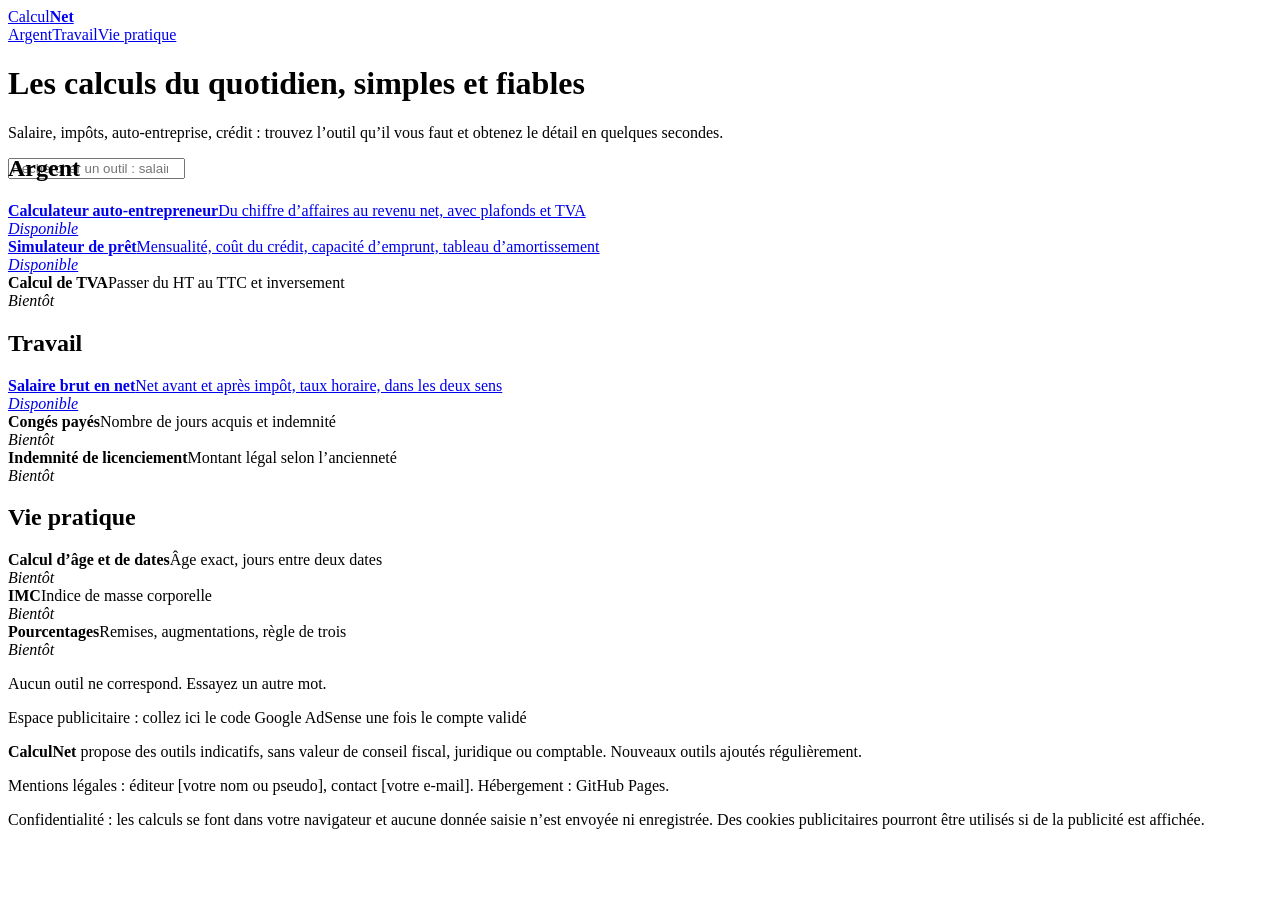
==== index.html @ 5c908f91 "Create index.html" ====
<!DOCTYPE html>
<html lang="fr">
<head>
<meta charset="utf-8">
<meta name="viewport" content="width=device-width, initial-scale=1">
<title>CalculNet : calculateurs gratuits pour l’argent, le travail et le quotidien</title>
<meta name="description" content="Des calculateurs gratuits, clairs et à jour : salaire brut en net, auto-entrepreneur, prêt, TVA et plus. Sans inscription.">
<meta name="theme-color" content="#0F1F3D">
<link rel="stylesheet" href="style.css">
</head>
<body>
<header><div class="wrap"><a class="logo" href="index.html">Calcul<b>Net</b></a>
<nav><a href="#argent">Argent</a><a href="#travail">Travail</a><a href="#pratique">Vie pratique</a></nav></div></header>
<div class="hero"><div class="wrap">
<h1>Les calculs du quotidien, simples et fiables</h1>
<p>Salaire, impôts, auto-entreprise, crédit : trouvez l’outil qu’il vous faut et obtenez le détail en quelques secondes.</p>
<div class="search"><label for="q" style="position:absolute;left:-9999px">Rechercher un outil</label><input id="q" type="search" placeholder="Rechercher un outil : salaire, prêt, TVA…" autocomplete="off"></div>
</div></div>
<main class="wrap">
<div class="cats" style="margin-top:-44px">
<section class="cat" id="argent"><h2>Argent</h2>
<a class="item" href="auto-entrepreneur.html" data-k="auto-entrepreneur micro-entrepreneur cotisations urssaf revenu net chiffre d’affaires"><div><b>Calculateur auto-entrepreneur</b><span>Du chiffre d’affaires au revenu net, avec plafonds et TVA</span></div><em class="tag">Disponible</em></a>
<a class="item" href="pret.html" data-k="prêt crédit immobilier mensualité taux assurance amortissement capacité d’emprunt endettement"><div><b>Simulateur de prêt</b><span>Mensualité, coût du crédit, capacité d’emprunt, tableau d’amortissement</span></div><em class="tag">Disponible</em></a>
<div class="item s" data-k="tva ht ttc taxe"><div><b>Calcul de TVA</b><span>Passer du HT au TTC et inversement</span></div><em class="tag s">Bientôt</em></div></section>
<section class="cat" id="travail"><h2>Travail</h2>
<a class="item" href="salaire-brut-net.html" data-k="salaire brut net cadre non-cadre fonction publique taux horaire prélèvement à la source"><div><b>Salaire brut en net</b><span>Net avant et après impôt, taux horaire, dans les deux sens</span></div><em class="tag">Disponible</em></a>
<div class="item s" data-k="congés payés jours"><div><b>Congés payés</b><span>Nombre de jours acquis et indemnité</span></div><em class="tag s">Bientôt</em></div>
<div class="item s" data-k="indemnité licenciement ancienneté"><div><b>Indemnité de licenciement</b><span>Montant légal selon l’ancienneté</span></div><em class="tag s">Bientôt</em></div></section>
<section class="cat" id="pratique"><h2>Vie pratique</h2>
<div class="item s" data-k="âge date jours calcul"><div><b>Calcul d’âge et de dates</b><span>Âge exact, jours entre deux dates</span></div><em class="tag s">Bientôt</em></div>
<div class="item s" data-k="imc poids santé"><div><b>IMC</b><span>Indice de masse corporelle</span></div><em class="tag s">Bientôt</em></div>
<div class="item s" data-k="pourcentage règle de trois remise"><div><b>Pourcentages</b><span>Remises, augmentations, règle de trois</span></div><em class="tag s">Bientôt</em></div></section>
</div>
<p id="none">Aucun outil ne correspond. Essayez un autre mot.</p>
<div class="slot">Espace publicitaire : collez ici le code Google AdSense une fois le compte validé</div>
</main>
<footer><div class="wrap">
<p><b>CalculNet</b> propose des outils indicatifs, sans valeur de conseil fiscal, juridique ou comptable. Nouveaux outils ajoutés régulièrement.</p>
<p>Mentions légales : éditeur [votre nom ou pseudo], contact [votre e-mail]. Hébergement : GitHub Pages.</p>
<p>Confidentialité : les calculs se font dans votre navigateur et aucune donnée saisie n’est envoyée ni enregistrée. Des cookies publicitaires pourront être utilisés si de la publicité est affichée.</p>
</div></footer>
<script>
var q=document.getElementById("q");
q.addEventListener("input",function(){
 var t=q.value.trim().toLowerCase(),shown=0;
 document.querySelectorAll(".cat").forEach(function(c){
  var n=0;c.querySelectorAll(".item").forEach(function(i){
   var ok=!t||(i.dataset.k+" "+i.textContent).toLowerCase().indexOf(t)>-1;
   i.style.display=ok?"":"none";if(ok)n++});
  c.style.display=n?"":"none";shown+=n});
 document.getElementById("none").style.display=shown?"none":"block"});
</script>
</body>
</html>
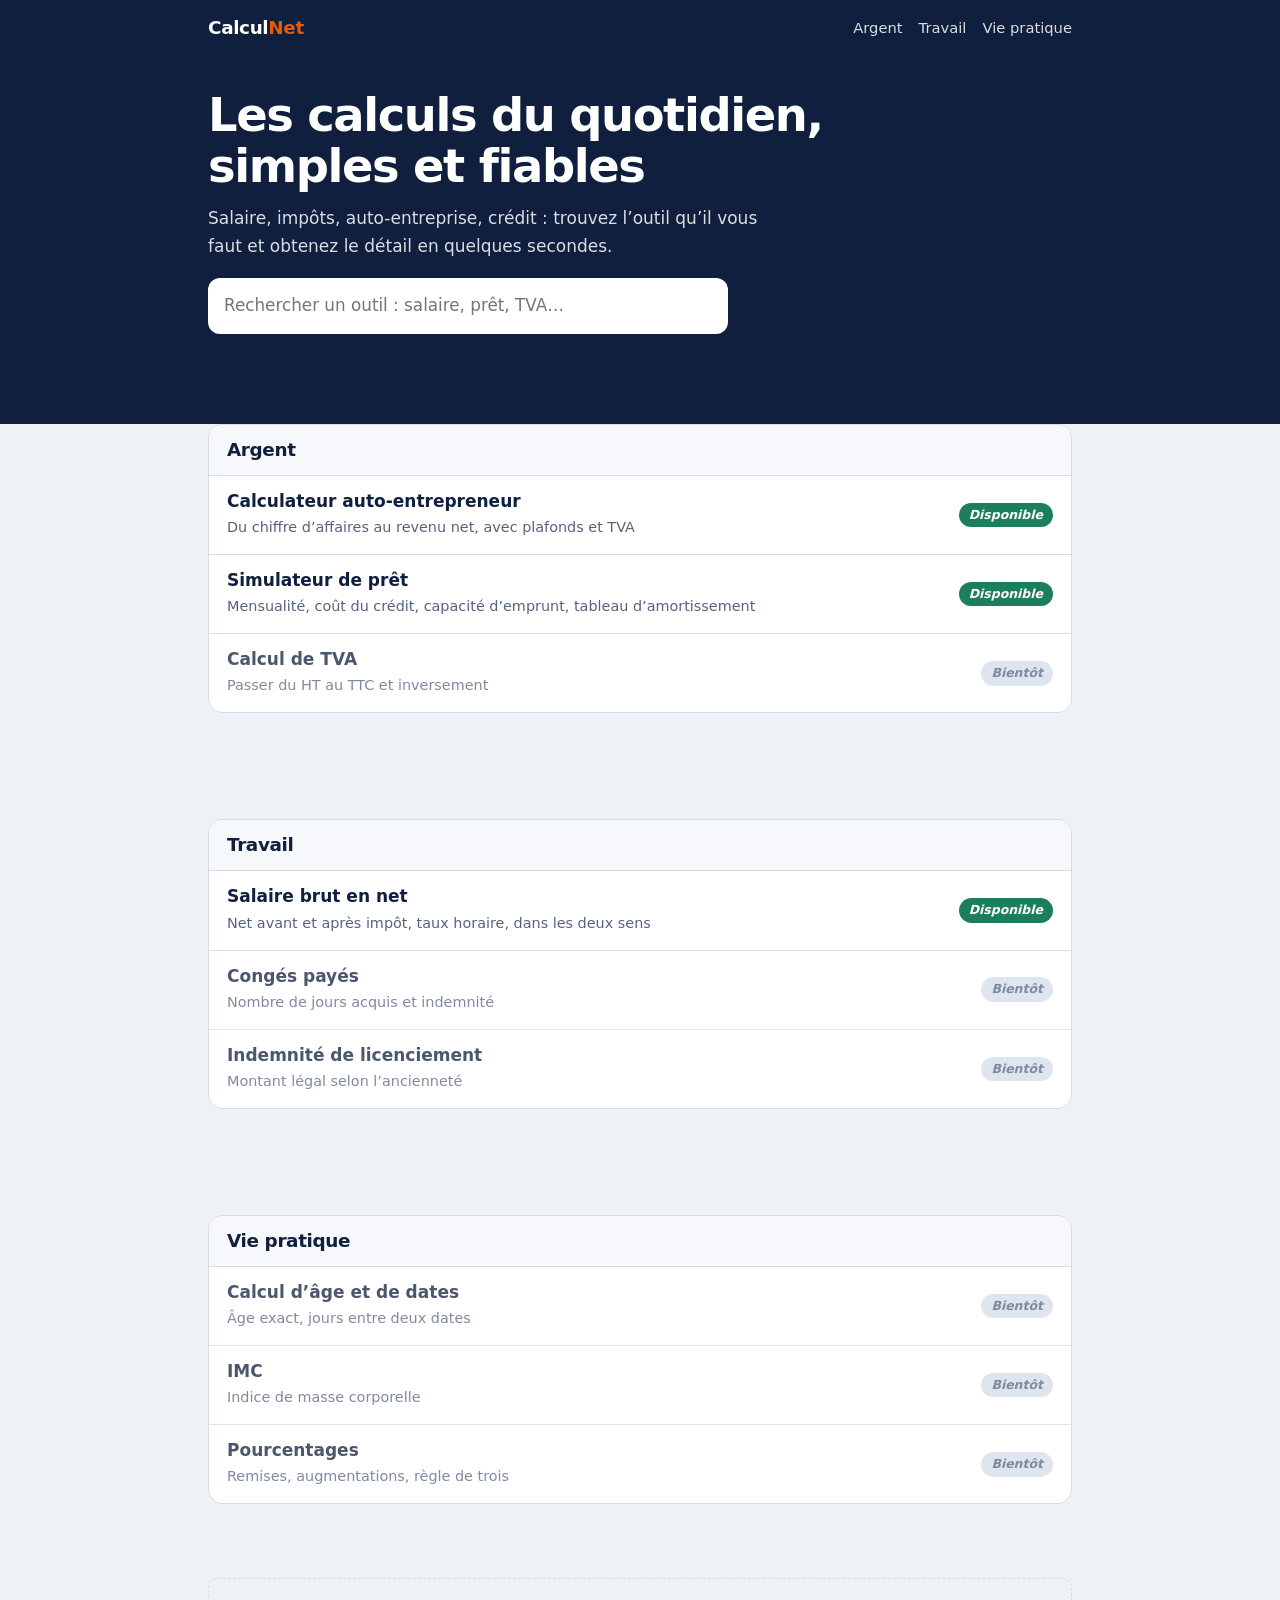
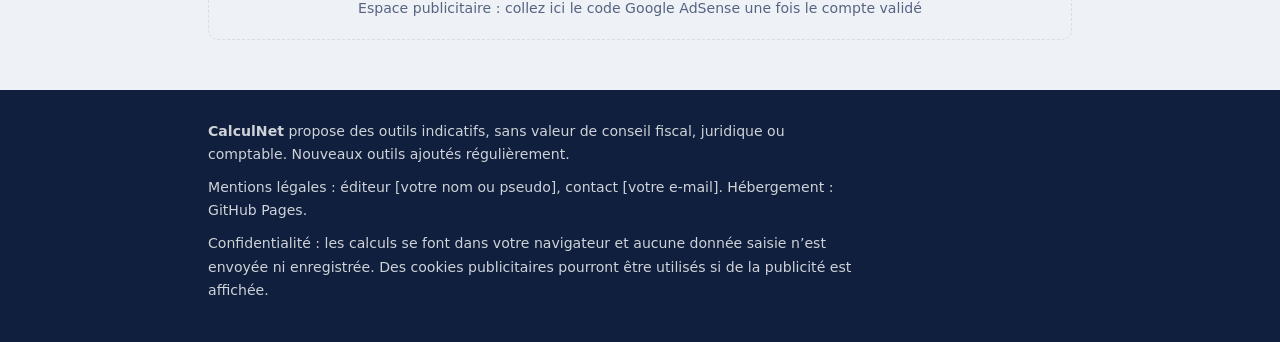
==== commit fc8cf405: "Update index.html" ====
--- a/index.html
+++ b/index.html
@@ -2,6 +2,7 @@
 <html lang="fr">
 <head>
 <meta charset="utf-8">
+<meta name="google-site-verification" content="MxIh6JLoMwsK1QIh6R6F4Qz_HQl2h4bf3NcIplcW5vE" />
 <meta name="viewport" content="width=device-width, initial-scale=1">
 <title>CalculNet : calculateurs gratuits pour l’argent, le travail et le quotidien</title>
 <meta name="description" content="Des calculateurs gratuits, clairs et à jour : salaire brut en net, auto-entrepreneur, prêt, TVA et plus. Sans inscription.">
--- a/style.css
+++ b/style.css
@@ -0,0 +1,51 @@
+:root{--bg:#EEF2F7;--card:#fff;--ink:#0F1F3D;--soft:#566380;--line:#D5DDE9;--accent:#E8590C;--field:#F6F8FB;--ok:#1B7F5C;--warn:#B42318;--blue:#2F5BEA;--hero:#0F1F3D;--heroink:#fff}
+@media(prefers-color-scheme:dark){:root{--bg:#0C1426;--card:#142038;--ink:#EAF0FB;--soft:#9AA8C4;--line:#26355A;--accent:#FF8A4C;--field:#0F1A31;--ok:#4CC9A0;--warn:#FF8F85;--blue:#7C9BFF;--hero:#08101F}}
+*{box-sizing:border-box}html{scroll-behavior:smooth;scroll-padding-top:70px;-webkit-text-size-adjust:100%}
+@media(prefers-reduced-motion:reduce){html{scroll-behavior:auto}}
+body{margin:0;background:var(--bg);color:var(--ink);font:17px/1.65 system-ui,-apple-system,"Segoe UI",Roboto,sans-serif}
+a{color:var(--blue)}.wrap{max-width:900px;margin:0 auto;padding:0 18px}
+header{position:sticky;top:0;z-index:5;background:var(--hero);color:var(--heroink)}
+header .wrap{display:flex;align-items:center;justify-content:space-between;height:56px}
+.logo{font-weight:800;font-size:1.15rem;letter-spacing:-.02em;color:inherit;text-decoration:none}.logo b{color:var(--accent)}
+nav{display:flex;gap:16px;font-size:.92rem;overflow-x:auto}nav a{color:inherit;text-decoration:none;opacity:.85;white-space:nowrap}nav a:hover{opacity:1;text-decoration:underline}
+.hero{background:var(--hero);color:var(--heroink);padding:34px 0 90px}
+h1{font-size:clamp(1.8rem,6.5vw,2.9rem);line-height:1.1;letter-spacing:-.03em;margin:0 0 12px;max-width:16em}
+.hero p{margin:0 0 18px;max-width:34em;opacity:.85}
+.chips{display:flex;flex-wrap:wrap;gap:8px;padding:0;margin:0;list-style:none}.chips li{border:1px solid rgba(255,255,255,.3);border-radius:99px;padding:3px 12px;font-size:.85rem}
+.tool{background:var(--card);border:1px solid var(--line);border-radius:16px;margin-top:-64px;box-shadow:0 12px 34px rgba(15,31,61,.18);display:grid;grid-template-columns:1fr}
+@media(min-width:820px){.tool{grid-template-columns:1fr 1.05fr}}
+.inputs{padding:22px}.out{padding:22px;background:var(--field);border-radius:0 0 16px 16px}
+@media(min-width:820px){.out{border-radius:0 16px 16px 0;border-left:1px solid var(--line)}}
+.seg{display:grid;grid-template-columns:1fr 1fr;background:var(--field);border:1px solid var(--line);border-radius:10px;padding:3px;margin-bottom:16px}
+.seg button{font:inherit;font-size:.92rem;border:0;background:none;color:var(--soft);padding:8px;border-radius:8px;cursor:pointer}
+.seg button[aria-pressed=true]{background:var(--ink);color:var(--card);font-weight:600}
+label{display:block;font-weight:600;margin:0 0 5px;font-size:.95rem}.row{margin-bottom:14px}.two{display:grid;grid-template-columns:1.3fr 1fr;gap:10px}
+input[type=number],input[type=search],select{width:100%;font:inherit;padding:11px;border:1px solid var(--line);border-radius:8px;background:var(--field);color:var(--ink)}
+:focus-visible{outline:3px solid var(--accent);outline-offset:2px}
+.big{margin:0 0 14px}.big small{color:var(--soft);display:block;font-size:.9rem}
+.big strong{font-family:ui-serif,Georgia,serif;font-size:clamp(2.3rem,10vw,3.2rem);line-height:1.05;font-variant-numeric:tabular-nums;color:var(--accent)}
+.bar{display:flex;height:14px;border-radius:7px;overflow:hidden;background:var(--line);margin:6px 0 8px}.bar i{display:block;height:100%}
+.leg{display:flex;flex-wrap:wrap;gap:4px 14px;font-size:.8rem;color:var(--soft);margin-bottom:12px}
+.leg span:before{content:"";display:inline-block;width:9px;height:9px;border-radius:50%;margin-right:5px;background:var(--c)}
+dl{margin:0}.l{display:flex;gap:8px;align-items:baseline;padding:6px 0}.l dt{color:var(--soft);font-size:.95rem}
+.l:after{content:"";order:1;flex:1;border-bottom:2px dotted var(--line);transform:translateY(-4px)}.l dd{order:2;margin:0;font-weight:700;font-variant-numeric:tabular-nums}
+.tot{border-top:2px solid var(--ink);margin-top:6px;padding-top:6px}
+.msgs{margin:14px 0 0;padding:0;list-style:none;font-size:.9rem}
+.msgs li{border-left:4px solid var(--ok);padding:6px 10px;margin-bottom:8px;background:var(--card);border-radius:0 8px 8px 0}.msgs li.w{border-color:var(--warn)}.msgs li.i{border-color:var(--blue)}
+.btns{display:flex;gap:8px;margin-top:14px;flex-wrap:wrap}
+.btn{font:inherit;font-size:.9rem;font-weight:600;border:1px solid var(--ink);background:none;color:var(--ink);padding:8px 14px;border-radius:8px;cursor:pointer}.btn:hover{background:var(--ink);color:var(--card)}
+.slot{margin:30px 0;padding:18px;border:1px dashed var(--line);border-radius:10px;color:var(--soft);font-size:.88rem;text-align:center}
+section{margin:44px 0}h2{font-size:1.5rem;letter-spacing:-.02em;line-height:1.2;margin:0 0 12px}
+.scroll{overflow-x:auto;border:1px solid var(--line);border-radius:12px;background:var(--card)}
+table{border-collapse:collapse;width:100%;font-size:.93rem;font-variant-numeric:tabular-nums}th,td{padding:10px 12px;text-align:left;border-bottom:1px solid var(--line)}tr:last-child td{border:0}
+th{background:var(--field);font-size:.85rem;color:var(--soft)}td.n{text-align:right;font-weight:600}
+details{border-bottom:1px solid var(--line);padding:12px 0}summary{font-weight:600;cursor:pointer}details p{margin:8px 0 0;color:var(--soft)}
+.search{max-width:520px;margin-top:6px}.search input{padding:14px 16px;font-size:1.05rem;border-radius:12px;border:0;color:var(--ink);background:var(--card)}
+.cat{background:var(--card);border:1px solid var(--line);border-radius:14px;overflow:hidden}
+.cat h2{margin:0;padding:14px 18px;font-size:1.15rem;background:var(--field);border-bottom:1px solid var(--line)}
+.item{display:flex;justify-content:space-between;gap:12px;align-items:center;padding:14px 18px;border-bottom:1px solid var(--line);color:inherit;text-decoration:none}
+.item:last-child{border-bottom:0}a.item:hover{background:var(--field)}.item b{display:block;line-height:1.3}.item span{font-size:.9rem;color:var(--soft)}
+.tag{flex:none;font-size:.78rem;font-weight:600;border-radius:99px;padding:2px 10px;background:var(--ok);color:var(--card)}.tag.s{background:var(--line);color:var(--soft)}
+.item.s{opacity:.75}.cats{display:grid;gap:18px}#none{display:none;text-align:center;color:var(--soft)}
+footer{background:var(--hero);color:var(--heroink);padding:30px 0;font-size:.88rem;margin-top:50px}footer p{opacity:.8;margin:0 0 10px;max-width:46em}
+@media print{header,.hero,.slot,.btns,footer,nav{display:none}.tool{margin:0;box-shadow:none}}
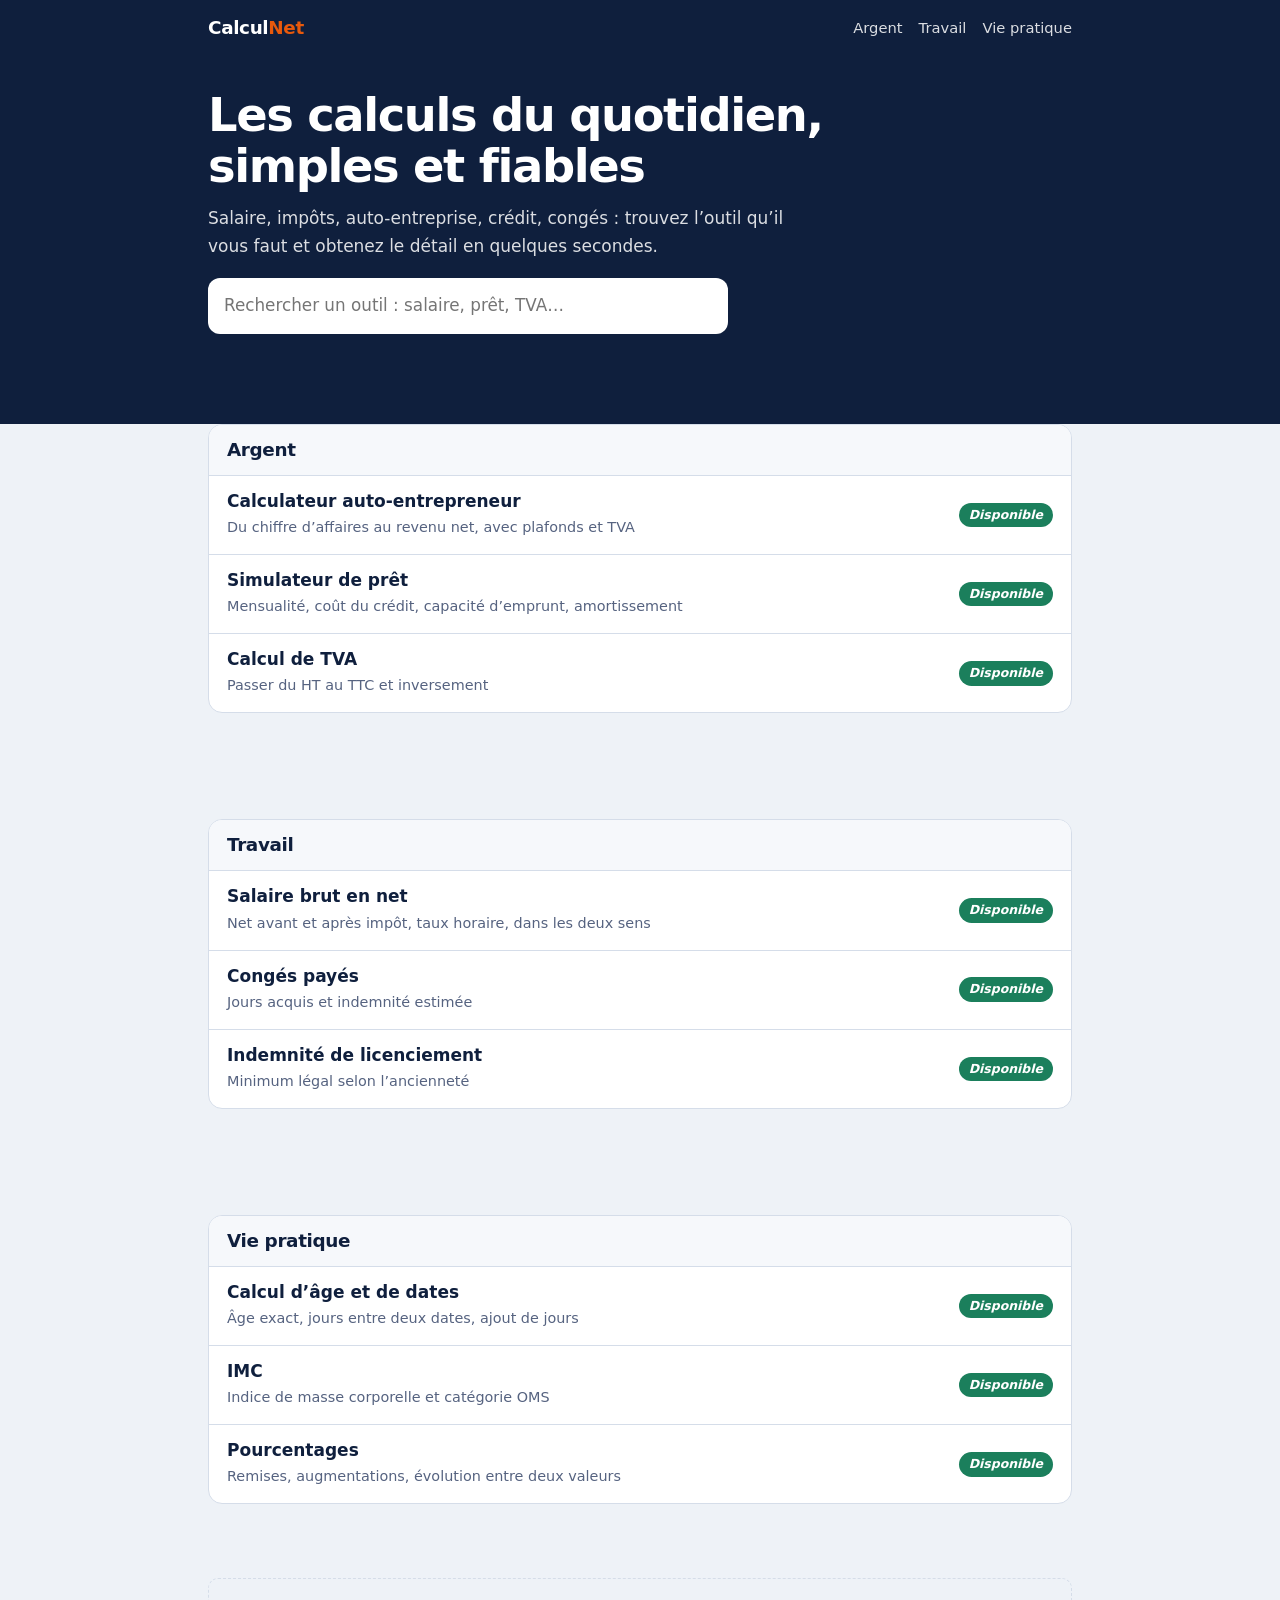
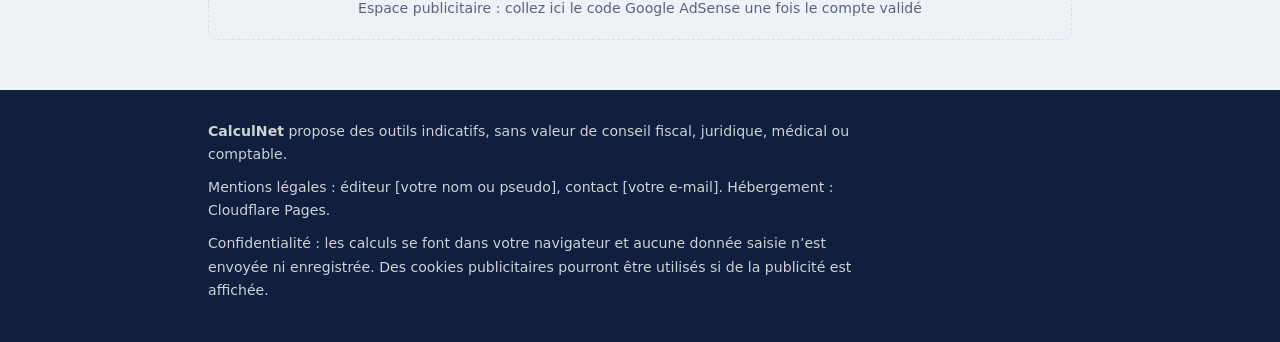
==== commit 7f0258aa: "Update index.html" ====
--- a/index.html
+++ b/index.html
@@ -2,54 +2,26 @@
 <html lang="fr">
 <head>
 <meta charset="utf-8">
+<meta name="viewport" content="width=device-width, initial-scale=1">
 <meta name="google-site-verification" content="MxIh6JLoMwsK1QIh6R6F4Qz_HQl2h4bf3NcIplcW5vE" />
-<meta name="viewport" content="width=device-width, initial-scale=1">
 <title>CalculNet : calculateurs gratuits pour l’argent, le travail et le quotidien</title>
-<meta name="description" content="Des calculateurs gratuits, clairs et à jour : salaire brut en net, auto-entrepreneur, prêt, TVA et plus. Sans inscription.">
+<meta name="description" content="Des calculateurs gratuits, clairs et à jour : salaire brut en net, auto-entrepreneur, prêt, TVA, congés payés, IMC et plus. Sans inscription.">
 <meta name="theme-color" content="#0F1F3D">
 <link rel="stylesheet" href="style.css">
 </head>
 <body>
-<header><div class="wrap"><a class="logo" href="index.html">Calcul<b>Net</b></a>
-<nav><a href="#argent">Argent</a><a href="#travail">Travail</a><a href="#pratique">Vie pratique</a></nav></div></header>
-<div class="hero"><div class="wrap">
-<h1>Les calculs du quotidien, simples et fiables</h1>
-<p>Salaire, impôts, auto-entreprise, crédit : trouvez l’outil qu’il vous faut et obtenez le détail en quelques secondes.</p>
-<div class="search"><label for="q" style="position:absolute;left:-9999px">Rechercher un outil</label><input id="q" type="search" placeholder="Rechercher un outil : salaire, prêt, TVA…" autocomplete="off"></div>
-</div></div>
-<main class="wrap">
-<div class="cats" style="margin-top:-44px">
-<section class="cat" id="argent"><h2>Argent</h2>
-<a class="item" href="auto-entrepreneur.html" data-k="auto-entrepreneur micro-entrepreneur cotisations urssaf revenu net chiffre d’affaires"><div><b>Calculateur auto-entrepreneur</b><span>Du chiffre d’affaires au revenu net, avec plafonds et TVA</span></div><em class="tag">Disponible</em></a>
-<a class="item" href="pret.html" data-k="prêt crédit immobilier mensualité taux assurance amortissement capacité d’emprunt endettement"><div><b>Simulateur de prêt</b><span>Mensualité, coût du crédit, capacité d’emprunt, tableau d’amortissement</span></div><em class="tag">Disponible</em></a>
-<div class="item s" data-k="tva ht ttc taxe"><div><b>Calcul de TVA</b><span>Passer du HT au TTC et inversement</span></div><em class="tag s">Bientôt</em></div></section>
-<section class="cat" id="travail"><h2>Travail</h2>
-<a class="item" href="salaire-brut-net.html" data-k="salaire brut net cadre non-cadre fonction publique taux horaire prélèvement à la source"><div><b>Salaire brut en net</b><span>Net avant et après impôt, taux horaire, dans les deux sens</span></div><em class="tag">Disponible</em></a>
-<div class="item s" data-k="congés payés jours"><div><b>Congés payés</b><span>Nombre de jours acquis et indemnité</span></div><em class="tag s">Bientôt</em></div>
-<div class="item s" data-k="indemnité licenciement ancienneté"><div><b>Indemnité de licenciement</b><span>Montant légal selon l’ancienneté</span></div><em class="tag s">Bientôt</em></div></section>
-<section class="cat" id="pratique"><h2>Vie pratique</h2>
-<div class="item s" data-k="âge date jours calcul"><div><b>Calcul d’âge et de dates</b><span>Âge exact, jours entre deux dates</span></div><em class="tag s">Bientôt</em></div>
-<div class="item s" data-k="imc poids santé"><div><b>IMC</b><span>Indice de masse corporelle</span></div><em class="tag s">Bientôt</em></div>
-<div class="item s" data-k="pourcentage règle de trois remise"><div><b>Pourcentages</b><span>Remises, augmentations, règle de trois</span></div><em class="tag s">Bientôt</em></div></section>
-</div>
+<header><div class="wrap"><a class="logo" href="index.html">Calcul<b>Net</b></a><nav><a href="#argent">Argent</a><a href="#travail">Travail</a><a href="#pratique">Vie pratique</a></nav></div></header>
+<div class="hero"><div class="wrap"><h1>Les calculs du quotidien, simples et fiables</h1><p>Salaire, impôts, auto-entreprise, crédit, congés : trouvez l’outil qu’il vous faut et obtenez le détail en quelques secondes.</p>
+<div class="search"><label for="q" style="position:absolute;left:-9999px">Rechercher un outil</label><input id="q" type="search" placeholder="Rechercher un outil : salaire, prêt, TVA…" autocomplete="off"></div></div></div>
+<main class="wrap"><div class="cats" style="margin-top:-44px"><section class="cat" id="argent"><h2>Argent</h2><a class="item" href="auto-entrepreneur.html" data-k="auto-entrepreneur micro-entrepreneur cotisations urssaf"><div><b>Calculateur auto-entrepreneur</b><span>Du chiffre d’affaires au revenu net, avec plafonds et TVA</span></div><em class="tag">Disponible</em></a><a class="item" href="pret.html" data-k="prêt crédit immobilier mensualité taux assurance"><div><b>Simulateur de prêt</b><span>Mensualité, coût du crédit, capacité d’emprunt, amortissement</span></div><em class="tag">Disponible</em></a><a class="item" href="tva.html" data-k="tva ht ttc taxe"><div><b>Calcul de TVA</b><span>Passer du HT au TTC et inversement</span></div><em class="tag">Disponible</em></a></section><section class="cat" id="travail"><h2>Travail</h2><a class="item" href="salaire-brut-net.html" data-k="salaire brut net cadre taux horaire"><div><b>Salaire brut en net</b><span>Net avant et après impôt, taux horaire, dans les deux sens</span></div><em class="tag">Disponible</em></a><a class="item" href="conges-payes.html" data-k="congés payés jours ouvrables ouvrés"><div><b>Congés payés</b><span>Jours acquis et indemnité estimée</span></div><em class="tag">Disponible</em></a><a class="item" href="indemnite-licenciement.html" data-k="licenciement indemnité ancienneté"><div><b>Indemnité de licenciement</b><span>Minimum légal selon l’ancienneté</span></div><em class="tag">Disponible</em></a></section><section class="cat" id="pratique"><h2>Vie pratique</h2><a class="item" href="calcul-age-dates.html" data-k="âge date jours calcul anniversaire"><div><b>Calcul d’âge et de dates</b><span>Âge exact, jours entre deux dates, ajout de jours</span></div><em class="tag">Disponible</em></a><a class="item" href="imc.html" data-k="imc poids taille santé"><div><b>IMC</b><span>Indice de masse corporelle et catégorie OMS</span></div><em class="tag">Disponible</em></a><a class="item" href="pourcentages.html" data-k="pourcentage remise augmentation règle de trois"><div><b>Pourcentages</b><span>Remises, augmentations, évolution entre deux valeurs</span></div><em class="tag">Disponible</em></a></section></div>
 <p id="none">Aucun outil ne correspond. Essayez un autre mot.</p>
-<div class="slot">Espace publicitaire : collez ici le code Google AdSense une fois le compte validé</div>
-</main>
-<footer><div class="wrap">
-<p><b>CalculNet</b> propose des outils indicatifs, sans valeur de conseil fiscal, juridique ou comptable. Nouveaux outils ajoutés régulièrement.</p>
-<p>Mentions légales : éditeur [votre nom ou pseudo], contact [votre e-mail]. Hébergement : GitHub Pages.</p>
-<p>Confidentialité : les calculs se font dans votre navigateur et aucune donnée saisie n’est envoyée ni enregistrée. Des cookies publicitaires pourront être utilisés si de la publicité est affichée.</p>
-</div></footer>
+<div class="slot">Espace publicitaire : collez ici le code Google AdSense une fois le compte validé</div></main>
+<footer><div class="wrap"><p><b>CalculNet</b> propose des outils indicatifs, sans valeur de conseil fiscal, juridique, médical ou comptable.</p><p>Mentions légales : éditeur [votre nom ou pseudo], contact [votre e-mail]. Hébergement : Cloudflare Pages.</p><p>Confidentialité : les calculs se font dans votre navigateur et aucune donnée saisie n’est envoyée ni enregistrée. Des cookies publicitaires pourront être utilisés si de la publicité est affichée.</p></div></footer>
 <script>
 var q=document.getElementById("q");
-q.addEventListener("input",function(){
- var t=q.value.trim().toLowerCase(),shown=0;
- document.querySelectorAll(".cat").forEach(function(c){
-  var n=0;c.querySelectorAll(".item").forEach(function(i){
-   var ok=!t||(i.dataset.k+" "+i.textContent).toLowerCase().indexOf(t)>-1;
-   i.style.display=ok?"":"none";if(ok)n++});
-  c.style.display=n?"":"none";shown+=n});
- document.getElementById("none").style.display=shown?"none":"block"});
+q.addEventListener("input",function(){var t=q.value.trim().toLowerCase(),shown=0;
+document.querySelectorAll(".cat").forEach(function(c){var n=0;c.querySelectorAll(".item").forEach(function(i){var ok=!t||(i.dataset.k+" "+i.textContent).toLowerCase().indexOf(t)>-1;i.style.display=ok?"":"none";if(ok)n++});c.style.display=n?"":"none";shown+=n});
+document.getElementById("none").style.display=shown?"none":"block"});
 </script>
 </body>
-</html>
+</html>
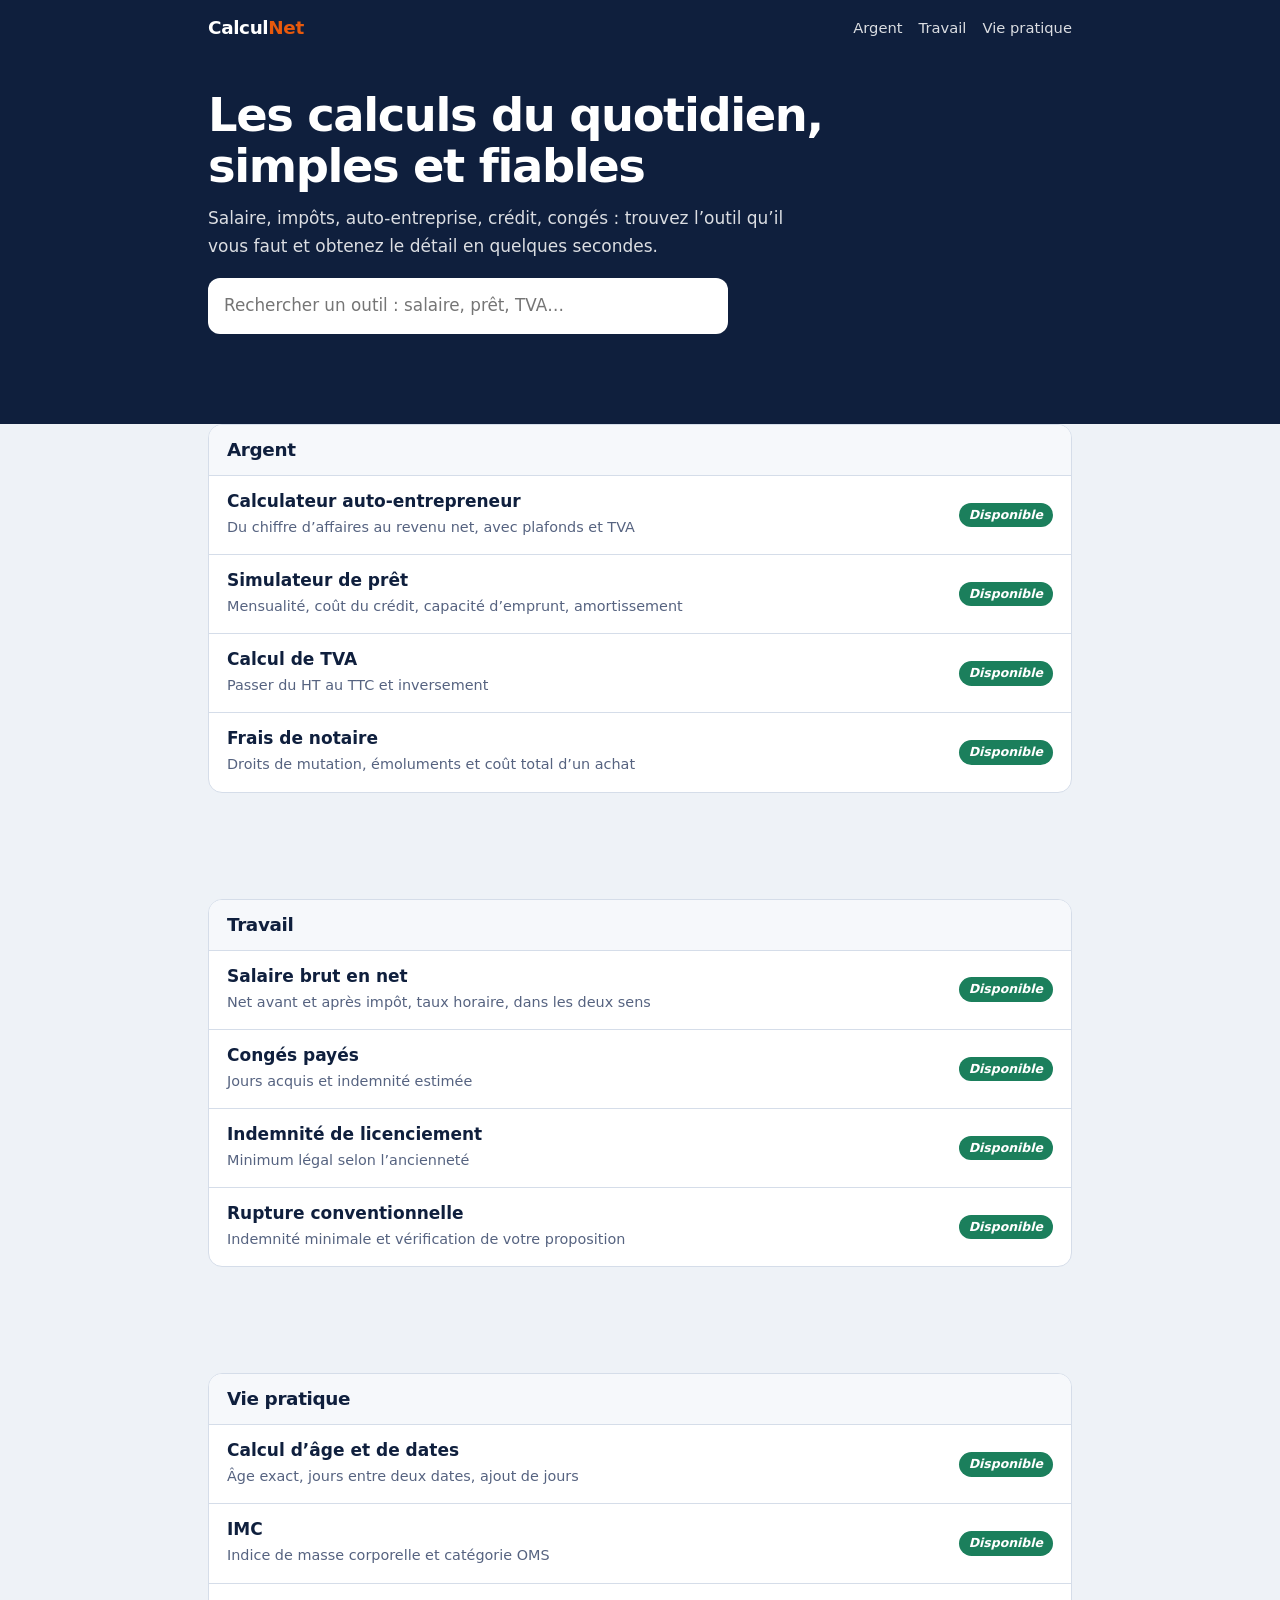
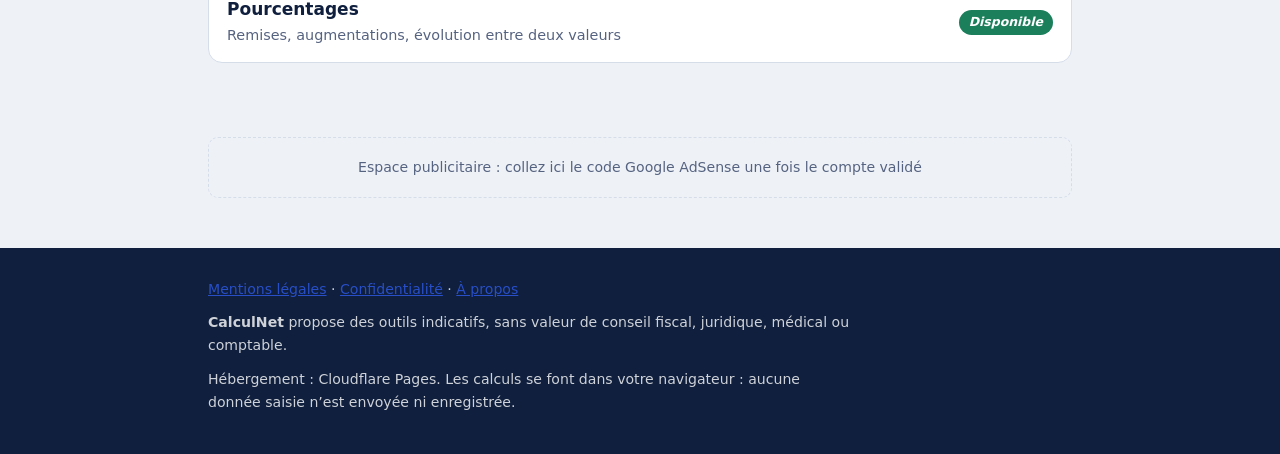
==== commit 7013c29d: "Update index.html" ====
--- a/index.html
+++ b/index.html
@@ -13,10 +13,10 @@
 <header><div class="wrap"><a class="logo" href="index.html">Calcul<b>Net</b></a><nav><a href="#argent">Argent</a><a href="#travail">Travail</a><a href="#pratique">Vie pratique</a></nav></div></header>
 <div class="hero"><div class="wrap"><h1>Les calculs du quotidien, simples et fiables</h1><p>Salaire, impôts, auto-entreprise, crédit, congés : trouvez l’outil qu’il vous faut et obtenez le détail en quelques secondes.</p>
 <div class="search"><label for="q" style="position:absolute;left:-9999px">Rechercher un outil</label><input id="q" type="search" placeholder="Rechercher un outil : salaire, prêt, TVA…" autocomplete="off"></div></div></div>
-<main class="wrap"><div class="cats" style="margin-top:-44px"><section class="cat" id="argent"><h2>Argent</h2><a class="item" href="auto-entrepreneur.html" data-k="auto-entrepreneur micro-entrepreneur cotisations urssaf"><div><b>Calculateur auto-entrepreneur</b><span>Du chiffre d’affaires au revenu net, avec plafonds et TVA</span></div><em class="tag">Disponible</em></a><a class="item" href="pret.html" data-k="prêt crédit immobilier mensualité taux assurance"><div><b>Simulateur de prêt</b><span>Mensualité, coût du crédit, capacité d’emprunt, amortissement</span></div><em class="tag">Disponible</em></a><a class="item" href="tva.html" data-k="tva ht ttc taxe"><div><b>Calcul de TVA</b><span>Passer du HT au TTC et inversement</span></div><em class="tag">Disponible</em></a></section><section class="cat" id="travail"><h2>Travail</h2><a class="item" href="salaire-brut-net.html" data-k="salaire brut net cadre taux horaire"><div><b>Salaire brut en net</b><span>Net avant et après impôt, taux horaire, dans les deux sens</span></div><em class="tag">Disponible</em></a><a class="item" href="conges-payes.html" data-k="congés payés jours ouvrables ouvrés"><div><b>Congés payés</b><span>Jours acquis et indemnité estimée</span></div><em class="tag">Disponible</em></a><a class="item" href="indemnite-licenciement.html" data-k="licenciement indemnité ancienneté"><div><b>Indemnité de licenciement</b><span>Minimum légal selon l’ancienneté</span></div><em class="tag">Disponible</em></a></section><section class="cat" id="pratique"><h2>Vie pratique</h2><a class="item" href="calcul-age-dates.html" data-k="âge date jours calcul anniversaire"><div><b>Calcul d’âge et de dates</b><span>Âge exact, jours entre deux dates, ajout de jours</span></div><em class="tag">Disponible</em></a><a class="item" href="imc.html" data-k="imc poids taille santé"><div><b>IMC</b><span>Indice de masse corporelle et catégorie OMS</span></div><em class="tag">Disponible</em></a><a class="item" href="pourcentages.html" data-k="pourcentage remise augmentation règle de trois"><div><b>Pourcentages</b><span>Remises, augmentations, évolution entre deux valeurs</span></div><em class="tag">Disponible</em></a></section></div>
+<main class="wrap"><div class="cats" style="margin-top:-44px"><section class="cat" id="argent"><h2>Argent</h2><a class="item" href="auto-entrepreneur.html" data-k="auto-entrepreneur micro-entrepreneur cotisations urssaf"><div><b>Calculateur auto-entrepreneur</b><span>Du chiffre d’affaires au revenu net, avec plafonds et TVA</span></div><em class="tag">Disponible</em></a><a class="item" href="pret.html" data-k="prêt crédit immobilier mensualité taux assurance"><div><b>Simulateur de prêt</b><span>Mensualité, coût du crédit, capacité d’emprunt, amortissement</span></div><em class="tag">Disponible</em></a><a class="item" href="tva.html" data-k="tva ht ttc taxe"><div><b>Calcul de TVA</b><span>Passer du HT au TTC et inversement</span></div><em class="tag">Disponible</em></a><a class="item" href="frais-notaire.html" data-k="frais de notaire immobilier achat droits de mutation"><div><b>Frais de notaire</b><span>Droits de mutation, émoluments et coût total d’un achat</span></div><em class="tag">Disponible</em></a></section><section class="cat" id="travail"><h2>Travail</h2><a class="item" href="salaire-brut-net.html" data-k="salaire brut net cadre taux horaire"><div><b>Salaire brut en net</b><span>Net avant et après impôt, taux horaire, dans les deux sens</span></div><em class="tag">Disponible</em></a><a class="item" href="conges-payes.html" data-k="congés payés jours ouvrables ouvrés"><div><b>Congés payés</b><span>Jours acquis et indemnité estimée</span></div><em class="tag">Disponible</em></a><a class="item" href="indemnite-licenciement.html" data-k="licenciement indemnité ancienneté"><div><b>Indemnité de licenciement</b><span>Minimum légal selon l’ancienneté</span></div><em class="tag">Disponible</em></a><a class="item" href="rupture-conventionnelle.html" data-k="rupture conventionnelle indemnité"><div><b>Rupture conventionnelle</b><span>Indemnité minimale et vérification de votre proposition</span></div><em class="tag">Disponible</em></a></section><section class="cat" id="pratique"><h2>Vie pratique</h2><a class="item" href="calcul-age-dates.html" data-k="âge date jours calcul anniversaire"><div><b>Calcul d’âge et de dates</b><span>Âge exact, jours entre deux dates, ajout de jours</span></div><em class="tag">Disponible</em></a><a class="item" href="imc.html" data-k="imc poids taille santé"><div><b>IMC</b><span>Indice de masse corporelle et catégorie OMS</span></div><em class="tag">Disponible</em></a><a class="item" href="pourcentages.html" data-k="pourcentage remise augmentation règle de trois"><div><b>Pourcentages</b><span>Remises, augmentations, évolution entre deux valeurs</span></div><em class="tag">Disponible</em></a></section></div>
 <p id="none">Aucun outil ne correspond. Essayez un autre mot.</p>
 <div class="slot">Espace publicitaire : collez ici le code Google AdSense une fois le compte validé</div></main>
-<footer><div class="wrap"><p><b>CalculNet</b> propose des outils indicatifs, sans valeur de conseil fiscal, juridique, médical ou comptable.</p><p>Mentions légales : éditeur [votre nom ou pseudo], contact [votre e-mail]. Hébergement : Cloudflare Pages.</p><p>Confidentialité : les calculs se font dans votre navigateur et aucune donnée saisie n’est envoyée ni enregistrée. Des cookies publicitaires pourront être utilisés si de la publicité est affichée.</p></div></footer>
+<footer><div class="wrap"><p><a href="mentions-legales.html">Mentions légales</a> · <a href="confidentialite.html">Confidentialité</a> · <a href="a-propos.html">À propos</a></p><p><b>CalculNet</b> propose des outils indicatifs, sans valeur de conseil fiscal, juridique, médical ou comptable.</p><p>Hébergement : Cloudflare Pages. Les calculs se font dans votre navigateur : aucune donnée saisie n’est envoyée ni enregistrée.</p></div></footer>
 <script>
 var q=document.getElementById("q");
 q.addEventListener("input",function(){var t=q.value.trim().toLowerCase(),shown=0;
--- a/style.css
+++ b/style.css
@@ -49,3 +49,4 @@
 .item.s{opacity:.75}.cats{display:grid;gap:18px}#none{display:none;text-align:center;color:var(--soft)}
 footer{background:var(--hero);color:var(--heroink);padding:30px 0;font-size:.88rem;margin-top:50px}footer p{opacity:.8;margin:0 0 10px;max-width:46em}
 @media print{header,.hero,.slot,.btns,footer,nav{display:none}.tool{margin:0;box-shadow:none}}
+input[type=date]{width:100%;font:inherit;padding:11px;border:1px solid var(--line);border-radius:8px;background:var(--field);color:var(--ink)}
